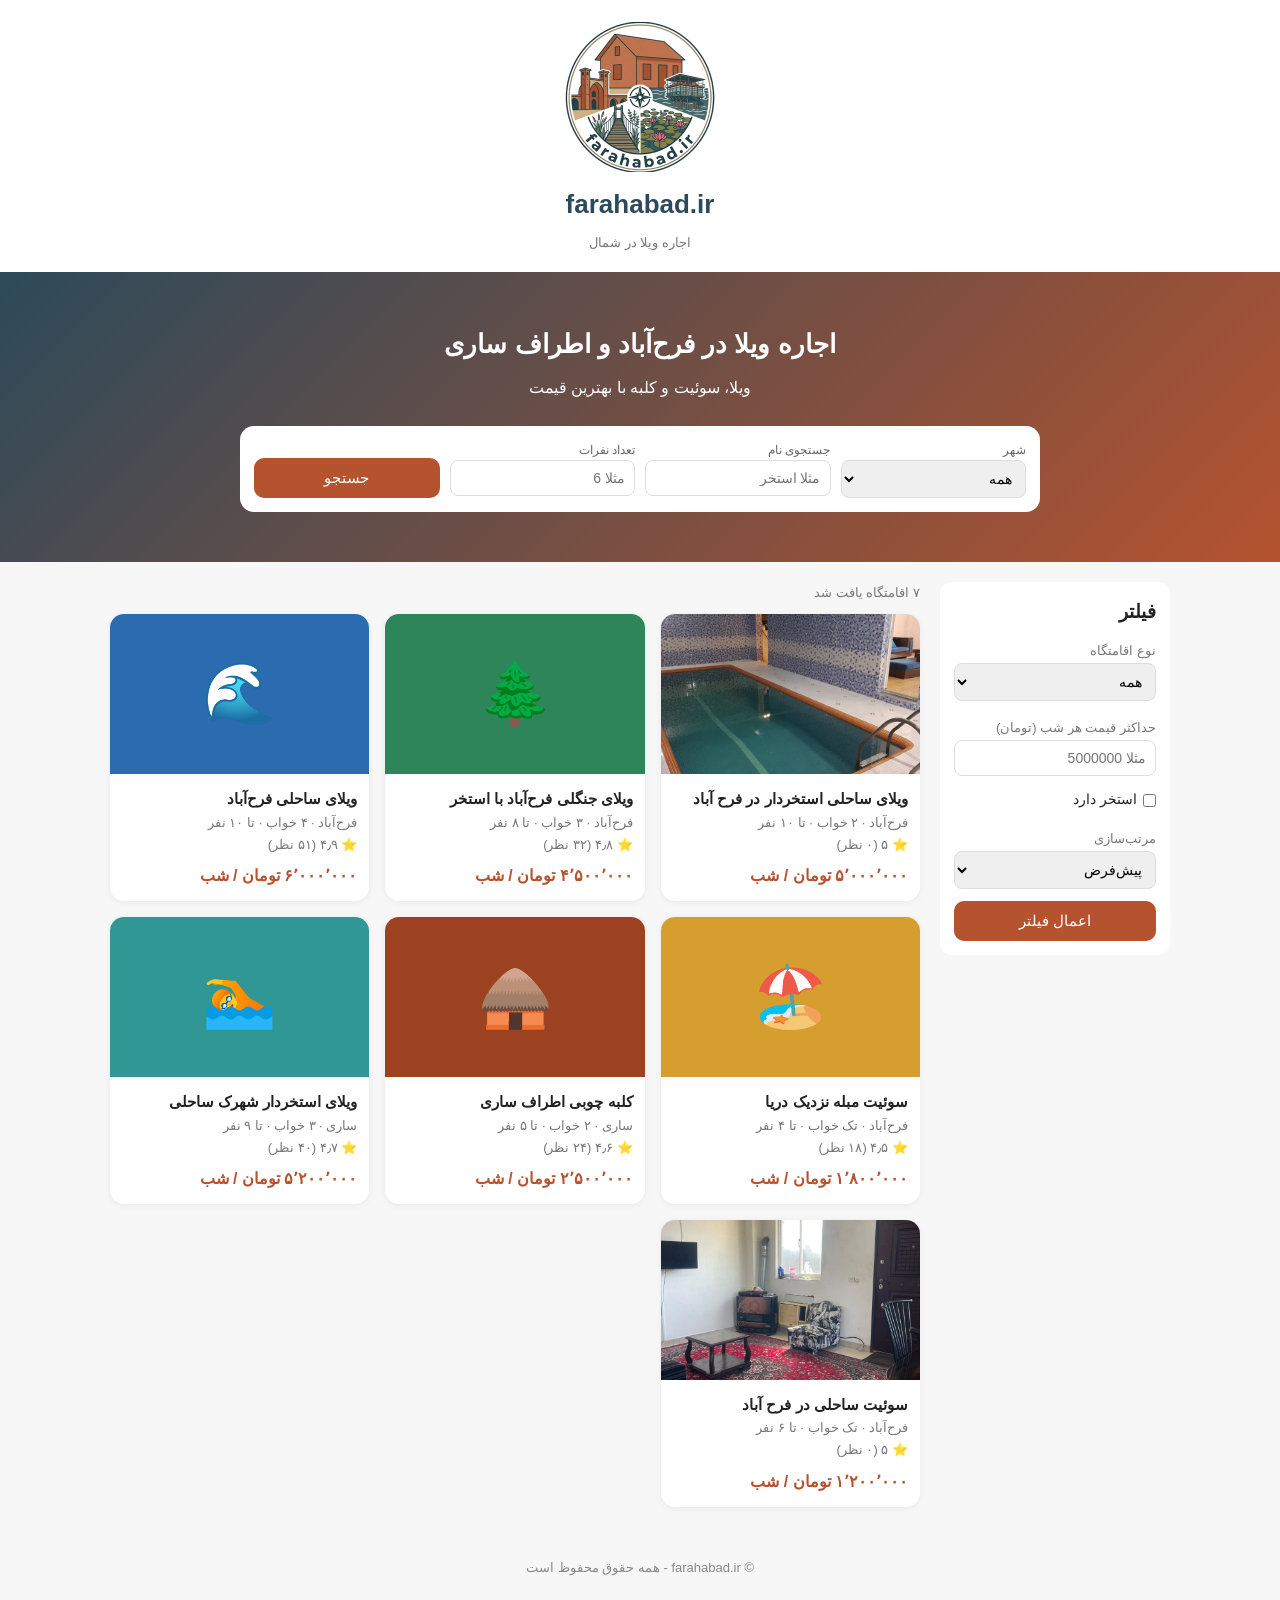
==== index.html @ c282e7c5 "Add files via upload" ====
<!DOCTYPE html>
<html lang="fa" dir="rtl">
<head>
<meta charset="UTF-8">
<meta name="viewport" content="width=device-width, initial-scale=1">
<link rel="icon" href="favicon.png"><title>فرح‌آباد | اجاره ویلا در فرح‌آباد و ساری</title>
<link rel="stylesheet" href="style.css">
</head>
<body>
<header class="top"><a href="index.html" class="logo"><img src="logo.png" alt="farahabad.ir">farahabad.ir</a><span class="muted">اجاره ویلا در شمال</span></header>

<section class="hero">
  <h1>اجاره ویلا در فرح‌آباد و اطراف ساری</h1>
  <p>ویلا، سوئیت و کلبه با بهترین قیمت</p>
  <div class="search">
    <div><label>شهر</label>
      <select id="city"><option value="">همه</option><option value="فرح‌آباد">فرح‌آباد</option><option>ساری</option></select></div>
    <div><label>جستجوی نام</label><input id="q" placeholder="مثلا استخر"></div>
    <div><label>تعداد نفرات</label><input type="text" inputmode="numeric" id="guests" placeholder="مثلا 6"></div>
    <div style="align-self:end"><button onclick="render()" style="width:100%">جستجو</button></div>
  </div>
</section>

<div class="container layout">
  <aside class="filters">
    <h3>فیلتر</h3>
    <div class="row"><label class="muted">نوع اقامتگاه</label>
      <select id="type"><option value="">همه</option><option>ویلا</option><option>سوئیت</option><option>کلبه</option></select></div>
    <div class="row"><label class="muted">حداکثر قیمت هر شب (تومان)</label>
      <input type="text" inputmode="numeric" id="maxPrice" placeholder="مثلا 5000000"></div>
    <div class="row"><label class="chk"><input type="checkbox" id="pool"> استخر دارد</label></div>
    <div class="row"><label class="muted">مرتب‌سازی</label>
      <select id="sort"><option value="">پیش‌فرض</option><option value="cheap">ارزان‌ترین</option><option value="exp">گران‌ترین</option><option value="rate">بیشترین امتیاز</option></select></div>
    <button onclick="render()" style="width:100%">اعمال فیلتر</button>
  </aside>
  <main>
    <p class="muted" id="count" style="margin-bottom:10px"></p>
    <div class="grid" id="list"></div>
  </main>
</div>

<footer>© farahabad.ir - همه حقوق محفوظ است</footer>

<script src="villas-data.js"></script>
<script>
const fmt = n => n.toLocaleString("fa-IR");
const nd = s => String(s).replace(/[۰-۹]/g,c=>c.charCodeAt(0)-1776).replace(/[٠-٩]/g,c=>c.charCodeAt(0)-1632);
const norm = s => String(s).replace(/\u064A/g,"ی").replace(/\u0643/g,"ک").replace(/[\u200c\s]/g,"");
function render(){
  const city=document.getElementById("city").value, type=document.getElementById("type").value;
  const guests=+nd(document.getElementById("guests").value)||0, max=+nd(document.getElementById("maxPrice").value)||0, q=norm(document.getElementById("q").value);
  const pool=document.getElementById("pool").checked, sort=document.getElementById("sort").value;
  let r=VILLAS.filter(v=>(!city||norm(v.city)===norm(city))&&(!type||v.type===type)&&(!q||norm(v.title+v.city+v.type+v.desc+v.amenities.join("")).includes(q))&&v.capacity>=guests&&(!max||v.price<=max)&&(!pool||v.amenities.includes("استخر")));
  if(sort==="cheap")r.sort((a,b)=>a.price-b.price);
  if(sort==="exp")r.sort((a,b)=>b.price-a.price);
  if(sort==="rate")r.sort((a,b)=>b.rating-a.rating);
  document.getElementById("count").textContent=fmt(r.length)+" اقامتگاه یافت شد";
  document.getElementById("list").innerHTML=r.map(v=>`
    <a class="card" href="villa.html?id=${v.id}">
      <div class="thumb" style="background:${v.color}">${v.img?`<img src="${v.img}" alt="${v.title}">`:v.emoji}</div>
      <div class="info"><h3>${v.title}</h3>
        <div class="muted">${v.city} · ${v.rooms===1?"تک":fmt(v.rooms)} خواب · تا ${fmt(v.capacity)} نفر</div>
        <div class="muted">⭐ ${fmt(v.rating)} (${fmt(v.reviews)} نظر)</div>
        <div class="price">${fmt(v.price)} تومان / شب</div></div>
    </a>`).join("")||"<p>موردی یافت نشد.</p>";
}
document.querySelectorAll("select,input").forEach(e=>e.addEventListener(e.tagName==="SELECT"||e.type==="checkbox"?"change":"input",render));
render();
</script>
</body>
</html>
---- style.css ----
*{box-sizing:border-box;margin:0;padding:0}
body{font-family:Tahoma,"Vazirmatn",sans-serif;background:#f7f7f8;color:#222;line-height:1.7}
a{color:inherit;text-decoration:none}
header{background:#fff;box-shadow:0 1px 6px #0001;padding:12px 20px;display:flex;justify-content:space-between;align-items:center;position:sticky;top:0;z-index:5}
header.top{flex-direction:column;justify-content:center;text-align:center;gap:6px;padding:22px 20px 18px;position:static}
header.top .logo{flex-direction:column;font-size:26px;gap:10px}
header.top .logo img{height:150px;width:150px}
.logo{font-weight:bold;font-size:20px;color:#2c4a5a;display:flex;align-items:center;gap:8px}.logo img{height:44px;width:44px}
.hero{background:linear-gradient(135deg,#2c4a5a,#b5532f);color:#fff;padding:50px 20px;text-align:center}
.hero h1{font-size:26px;margin-bottom:8px}
.search{background:#fff;color:#222;max-width:800px;margin:24px auto 0;padding:14px;border-radius:14px;display:grid;grid-template-columns:repeat(auto-fit,minmax(150px,1fr));gap:10px}
.search label{font-size:12px;color:#666;display:block;text-align:right}
input,select,textarea{width:100%;padding:9px;border:1px solid #ddd;border-radius:8px;font-family:inherit;font-size:14px}
button,.btn{background:#b5532f;color:#fff;border:0;padding:11px 18px;border-radius:10px;font-family:inherit;font-size:15px;cursor:pointer;display:inline-block;text-align:center}
.container{max-width:1100px;margin:0 auto;padding:20px}
.layout{display:grid;grid-template-columns:230px 1fr;gap:20px}
.filters{background:#fff;padding:14px;border-radius:12px;height:fit-content}
.filters h3{margin-bottom:8px}
.filters .row{margin-bottom:12px}
.chk{display:flex;gap:6px;align-items:center;font-size:14px}
.chk input{width:auto}
.grid{display:grid;grid-template-columns:repeat(auto-fill,minmax(250px,1fr));gap:16px}
.card{background:#fff;border-radius:14px;overflow:hidden;box-shadow:0 1px 6px #0001;transition:.2s}
.card:hover{transform:translateY(-3px)}
.thumb{height:160px;display:flex;align-items:center;justify-content:center;font-size:60px;color:#fff}
.card .info{padding:12px}
.card h3{font-size:15px}
.muted{color:#777;font-size:13px}
.price{color:#b5532f;font-weight:bold;margin-top:6px}
.tag{display:inline-block;background:#edf2f7;border-radius:20px;padding:2px 10px;font-size:12px;margin:2px}
.detail{display:grid;grid-template-columns:1fr 320px;gap:20px}
.detail .thumb{height:300px;border-radius:14px;font-size:100px}
.box{background:#fff;padding:16px;border-radius:12px;margin-top:14px}
.booking{position:sticky;top:70px;height:fit-content}
.booking .row{margin-bottom:10px}
.total{font-weight:bold;margin:10px 0}
footer{text-align:center;color:#888;padding:30px;font-size:13px}
@media(max-width:760px){.layout,.detail{grid-template-columns:1fr}.booking{position:static}}
.row{position:relative}
.jcal{--c:#66bb6a;position:absolute;top:100%;right:0;z-index:20;background:#f4f4f4;color:#222;border:1px solid #ddd;border-radius:16px;box-shadow:0 8px 24px #0003;padding:12px;margin-top:4px;width:320px;max-width:92vw}
.jcal[data-season=spring]{--c:#66bb6a}
.jcal[data-season=summer]{--c:#1b6b35}
.jcal[data-season=autumn]{--c:#8e1b3a}
.jcal[data-season=winter]{--c:#2b6cb0}
.jtop{display:flex;justify-content:space-between}
.jtop button{background:none;color:var(--c);padding:4px 6px;font-size:14px;font-weight:bold}
.jsel{display:flex;gap:8px;justify-content:center;margin:6px 0}
.jsel select{width:auto;border:2px solid var(--c);color:var(--c);font-weight:bold;border-radius:20px;padding:4px 10px}
.jg{text-align:center;font-size:13px;color:#555;margin-bottom:8px}
.jgrid{display:grid;grid-template-columns:repeat(7,1fr);gap:4px;text-align:center;background:#fff;border-radius:12px;padding:8px}
.wdbar{grid-column:1/-1;display:grid;grid-template-columns:repeat(7,1fr);background:var(--c);color:#fff;border-radius:10px;padding:6px 0;font-weight:bold;margin-bottom:4px}
.jgrid .day{background:none;color:#222;padding:3px 0;border-radius:8px;display:flex;flex-direction:column;line-height:1.2}
.jgrid .day b{font-size:16px}
.jgrid .day small{font-size:10px;color:#999}
.jgrid .day.fri{background:#fdeeee;color:#d32f2f}
.jgrid .day.today{outline:2px solid var(--c)}
.jgrid .day:disabled{opacity:.35;cursor:not-allowed}
.jgrid .day.sel{background:var(--c);color:#fff}
.jgrid .day.sel small{color:#fff}
.jtoday{width:100%;margin-top:10px;background:var(--c)}
.contact{display:grid;gap:8px;margin-top:10px}
.contact a{display:block;color:#fff;padding:10px;border-radius:10px;text-align:center}
.contact .wa{background:#25a244}.contact .tg{background:#2b8fd6}.contact .sm{background:#555}
.note{font-size:12px;color:#777;margin-top:8px}

.thumb{overflow:hidden}.thumb img{width:100%;height:100%;object-fit:cover;display:block}

/* گالری تصاویر */
.gal{display:grid;grid-template-columns:repeat(auto-fill,minmax(90px,1fr));gap:8px}
.gal img{width:100%;height:80px;object-fit:cover;border-radius:6px;cursor:zoom-in;border:1px solid #ddd}
.lb{position:fixed;inset:0;background:rgba(0,0,0,.9);overflow:auto;z-index:99;display:flex;align-items:flex-start;justify-content:center}
.lb[hidden]{display:none}
.lb img#lbImg{max-width:none;width:auto;height:auto;margin:40px 0;cursor:zoom-out}
.lb-x{position:fixed;top:10px;left:10px;background:#fff;border:0;border-radius:50%;width:36px;height:36px;font-size:18px;cursor:pointer;z-index:100}
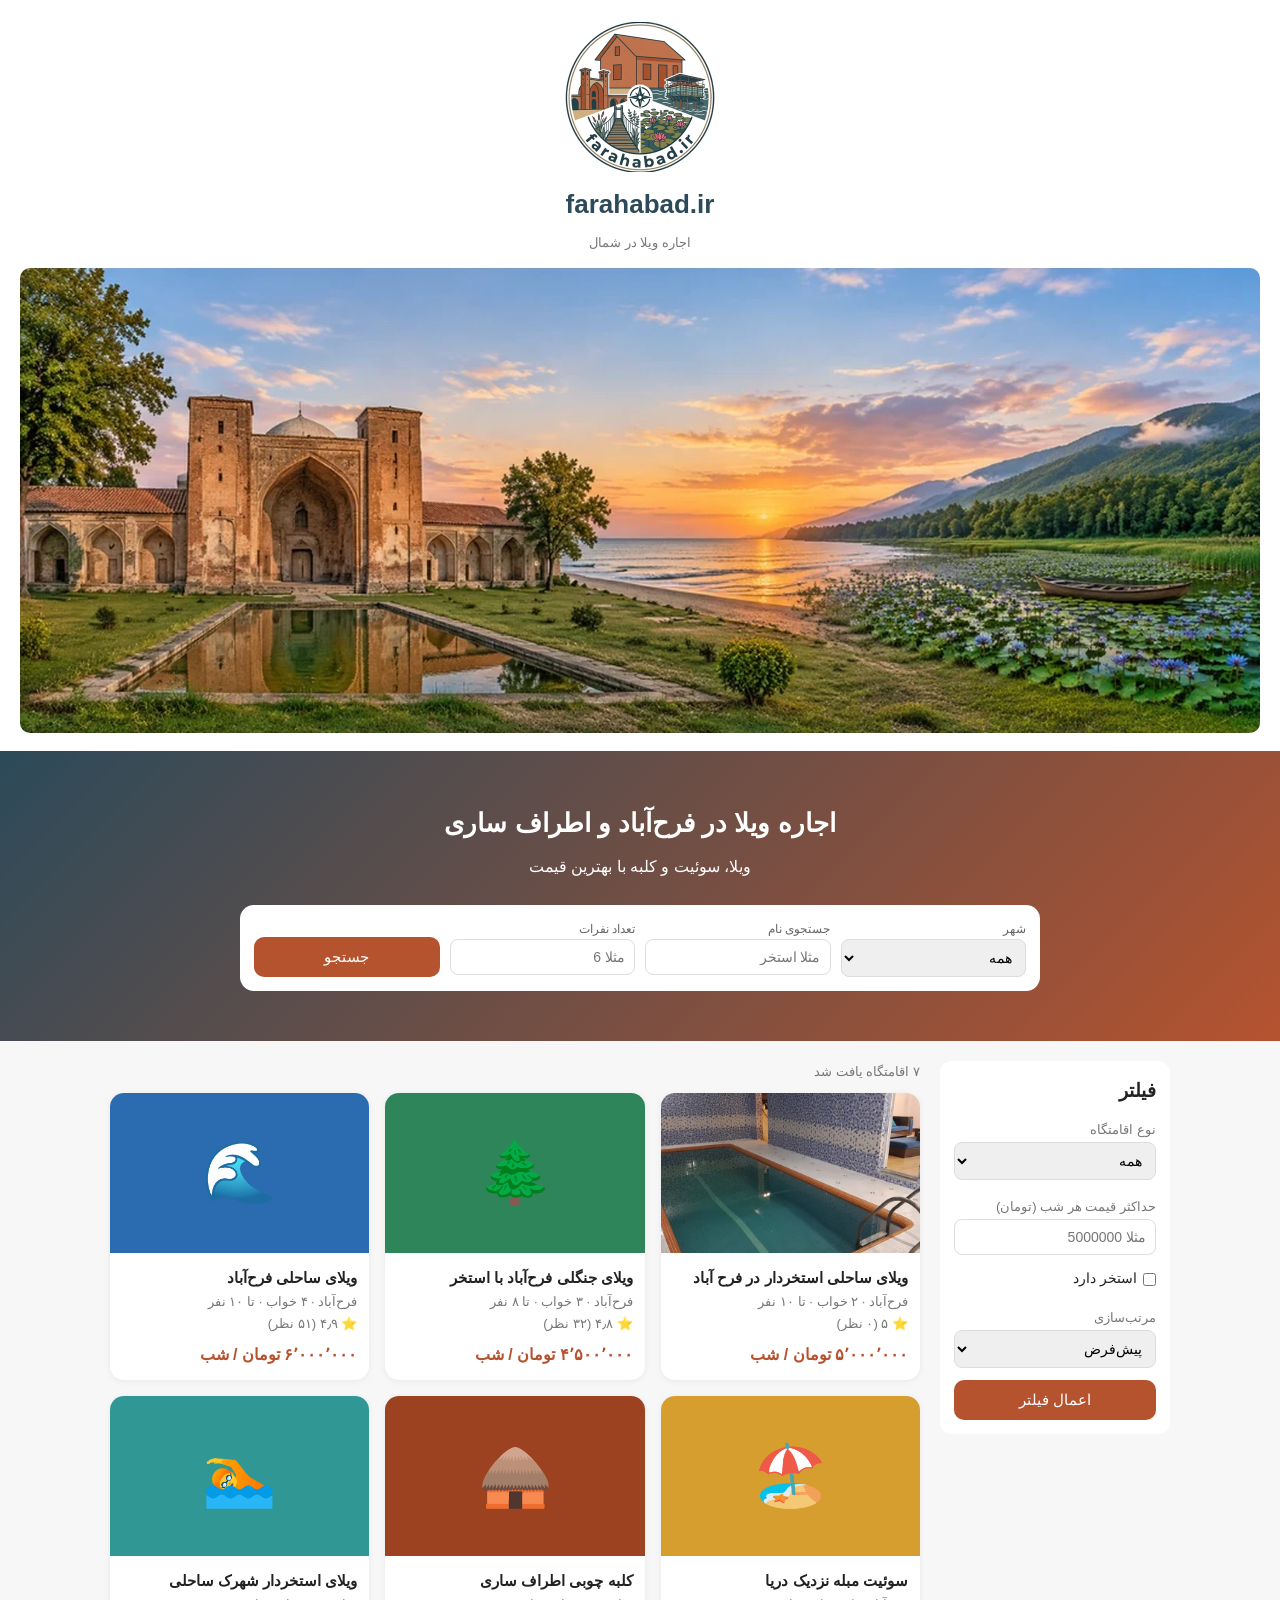
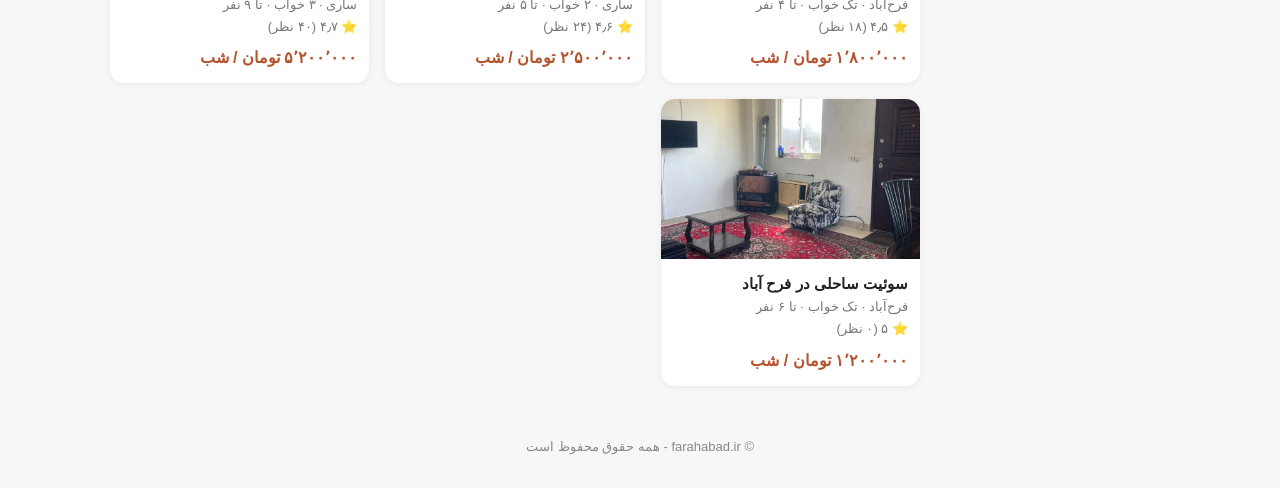
==== commit a3e02702: "Add files via upload" ====
--- a/index.html
+++ b/index.html
@@ -7,7 +7,7 @@
 <link rel="stylesheet" href="style.css">
 </head>
 <body>
-<header class="top"><a href="index.html" class="logo"><img src="logo.png" alt="farahabad.ir">farahabad.ir</a><span class="muted">اجاره ویلا در شمال</span></header>
+<header class="top"><a href="index.html" class="logo"><img src="logo.png" alt="farahabad.ir">farahabad.ir</a><span class="muted">اجاره ویلا در شمال</span><img class="hdr-banner" src="header.webp" alt="جاذبه‌های گردشگری فرح‌آباد و مازندران" width="1600" height="639"></header>
 
 <section class="hero">
   <h1>اجاره ویلا در فرح‌آباد و اطراف ساری</h1>
--- a/style.css
+++ b/style.css
@@ -72,3 +72,5 @@
 .lb[hidden]{display:none}
 .lb img#lbImg{max-width:none;width:auto;height:auto;margin:40px 0;cursor:zoom-out}
 .lb-x{position:fixed;top:10px;left:10px;background:#fff;border:0;border-radius:50%;width:36px;height:36px;font-size:18px;cursor:pointer;z-index:100}
+
+header.top .hdr-banner{width:100%;max-width:1600px;height:auto;border-radius:10px;margin-top:8px}
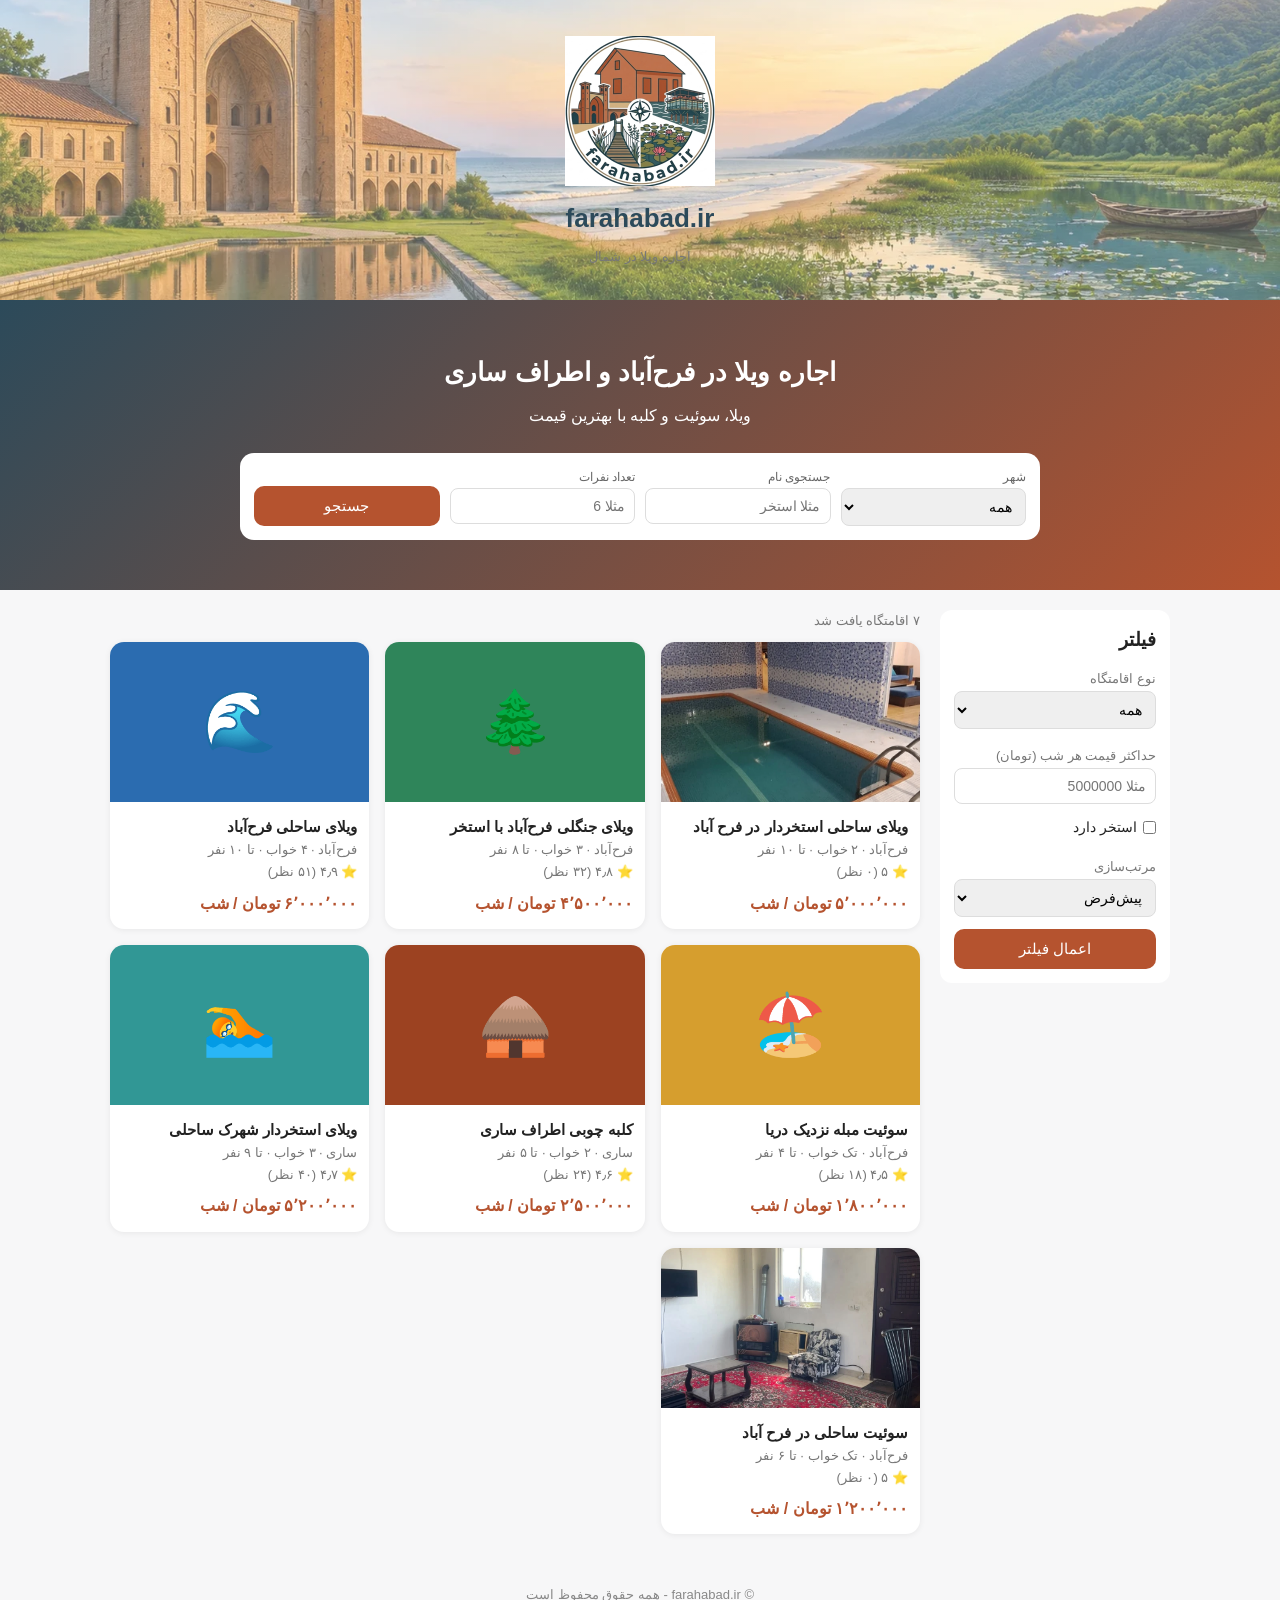
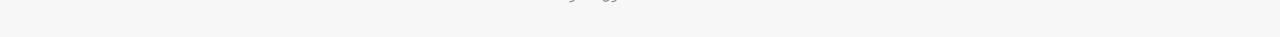
==== commit 5669f0c0: "Add files via upload" ====
--- a/index.html
+++ b/index.html
@@ -7,7 +7,7 @@
 <link rel="stylesheet" href="style.css">
 </head>
 <body>
-<header class="top"><a href="index.html" class="logo"><img src="logo.png" alt="farahabad.ir">farahabad.ir</a><span class="muted">اجاره ویلا در شمال</span><img class="hdr-banner" src="header.webp" alt="جاذبه‌های گردشگری فرح‌آباد و مازندران" width="1600" height="639"></header>
+<header class="top"><a href="index.html" class="logo"><img src="logo.png" alt="farahabad.ir">farahabad.ir</a><span class="muted">اجاره ویلا در شمال</span></header>
 
 <section class="hero">
   <h1>اجاره ویلا در فرح‌آباد و اطراف ساری</h1>
--- a/style.css
+++ b/style.css
@@ -73,4 +73,4 @@
 .lb img#lbImg{max-width:none;width:auto;height:auto;margin:40px 0;cursor:zoom-out}
 .lb-x{position:fixed;top:10px;left:10px;background:#fff;border:0;border-radius:50%;width:36px;height:36px;font-size:18px;cursor:pointer;z-index:100}
 
-header.top .hdr-banner{width:100%;max-width:1600px;height:auto;border-radius:10px;margin-top:8px}
+header.top{background:linear-gradient(rgba(255,255,255,.3),rgba(255,255,255,.3)),url(header.webp) center/cover no-repeat;min-height:300px;justify-content:center}
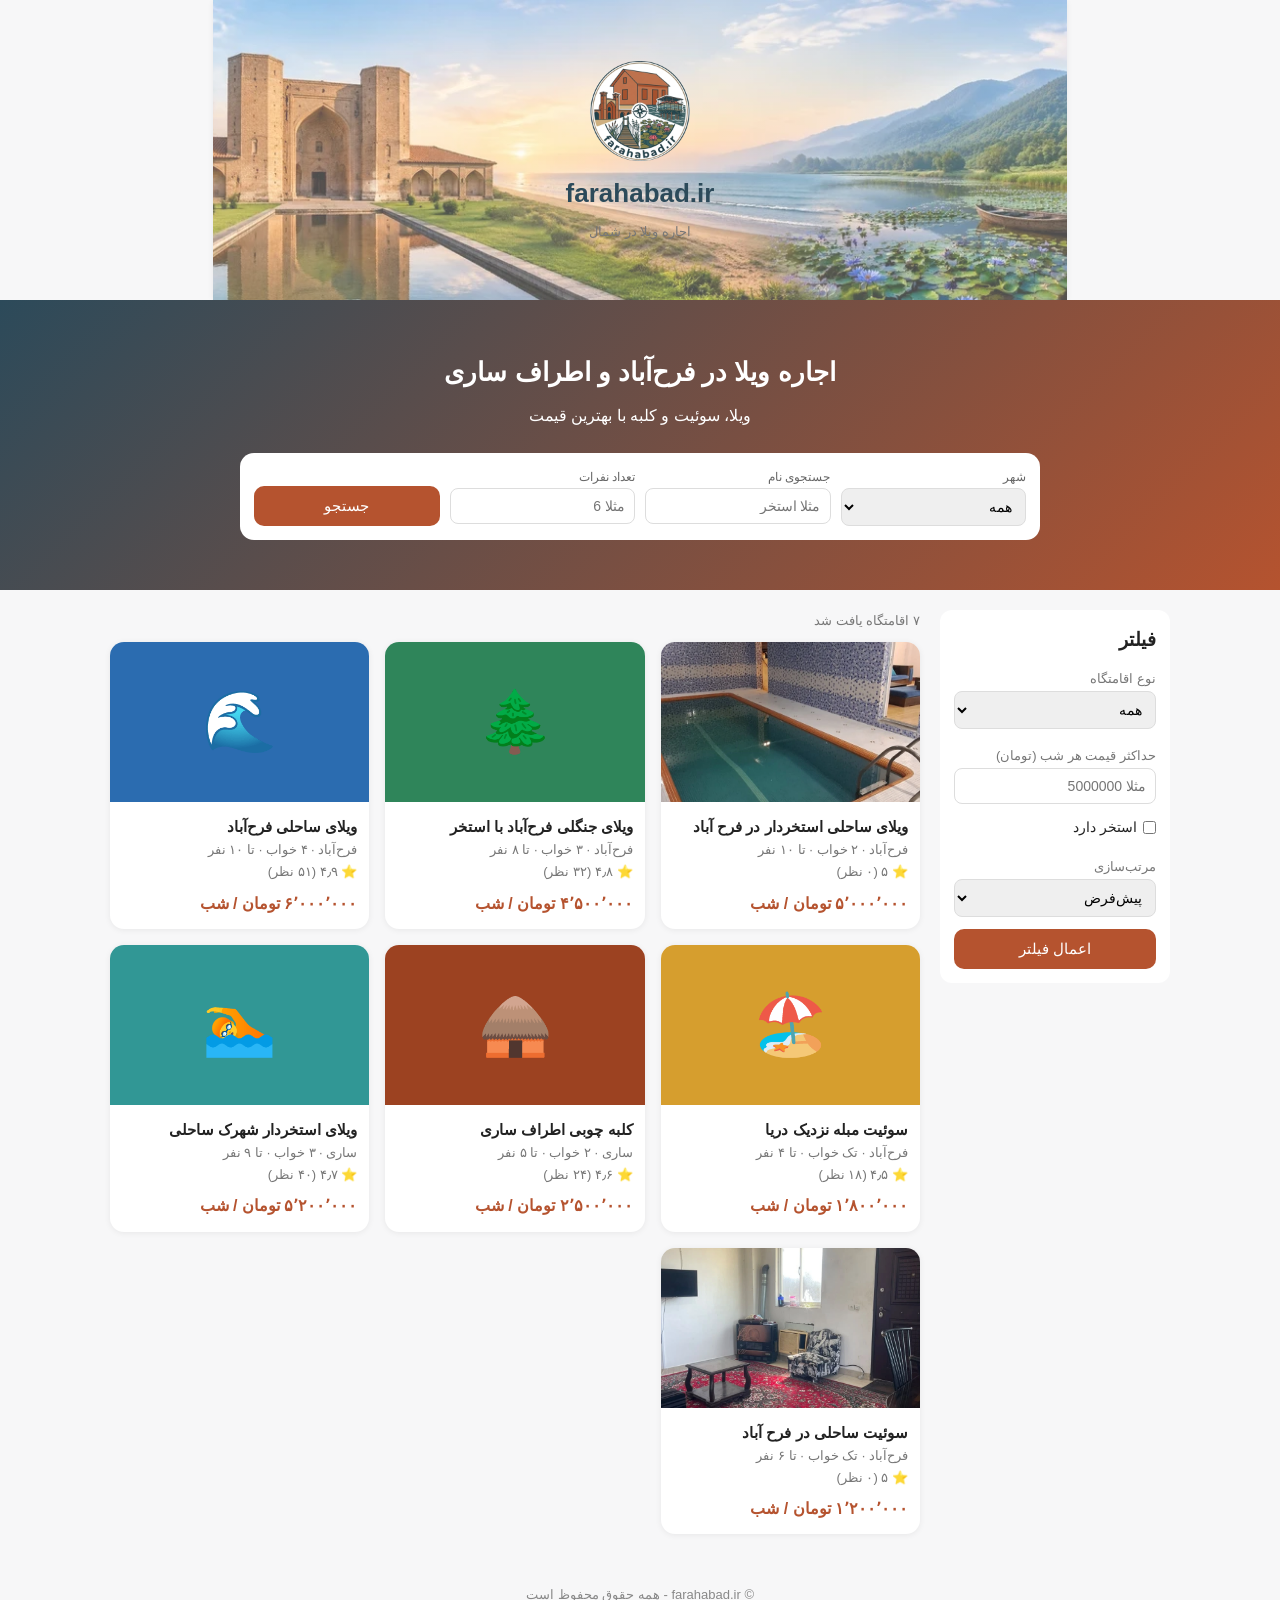
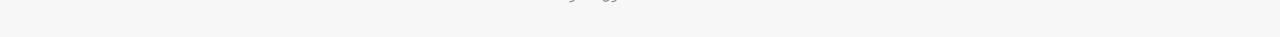
==== commit 325644cd: "Add files via upload" ====
--- a/index.html
+++ b/index.html
@@ -7,7 +7,7 @@
 <link rel="stylesheet" href="style.css">
 </head>
 <body>
-<header class="top"><a href="index.html" class="logo"><img src="logo.png" alt="farahabad.ir">farahabad.ir</a><span class="muted">اجاره ویلا در شمال</span></header>
+<header class="top"><a href="index.html" class="logo"><img src="logo-circle.png" alt="farahabad.ir">farahabad.ir</a><span class="muted">اجاره ویلا در شمال</span></header>
 
 <section class="hero">
   <h1>اجاره ویلا در فرح‌آباد و اطراف ساری</h1>
--- a/style.css
+++ b/style.css
@@ -2,9 +2,9 @@
 body{font-family:Tahoma,"Vazirmatn",sans-serif;background:#f7f7f8;color:#222;line-height:1.7}
 a{color:inherit;text-decoration:none}
 header{background:#fff;box-shadow:0 1px 6px #0001;padding:12px 20px;display:flex;justify-content:space-between;align-items:center;position:sticky;top:0;z-index:5}
-header.top{flex-direction:column;justify-content:center;text-align:center;gap:6px;padding:22px 20px 18px;position:static}
-header.top .logo{flex-direction:column;font-size:26px;gap:10px}
-header.top .logo img{height:150px;width:150px}
+header.top{flex-direction:column;justify-content:center;text-align:center;gap:6px;padding:22px 20px 18px;position:static;width:66.67%;margin:0 auto;min-height:300px;background:linear-gradient(rgba(255,255,255,.3),rgba(255,255,255,.3)),url(header.webp) center/cover no-repeat}
+header.top .logo{flex-direction:column;font-size:26px;gap:10px;align-items:center}
+header.top .logo img{height:100px;width:100px}
 .logo{font-weight:bold;font-size:20px;color:#2c4a5a;display:flex;align-items:center;gap:8px}.logo img{height:44px;width:44px}
 .hero{background:linear-gradient(135deg,#2c4a5a,#b5532f);color:#fff;padding:50px 20px;text-align:center}
 .hero h1{font-size:26px;margin-bottom:8px}
@@ -73,4 +73,3 @@
 .lb img#lbImg{max-width:none;width:auto;height:auto;margin:40px 0;cursor:zoom-out}
 .lb-x{position:fixed;top:10px;left:10px;background:#fff;border:0;border-radius:50%;width:36px;height:36px;font-size:18px;cursor:pointer;z-index:100}
 
-header.top{background:linear-gradient(rgba(255,255,255,.3),rgba(255,255,255,.3)),url(header.webp) center/cover no-repeat;min-height:300px;justify-content:center}
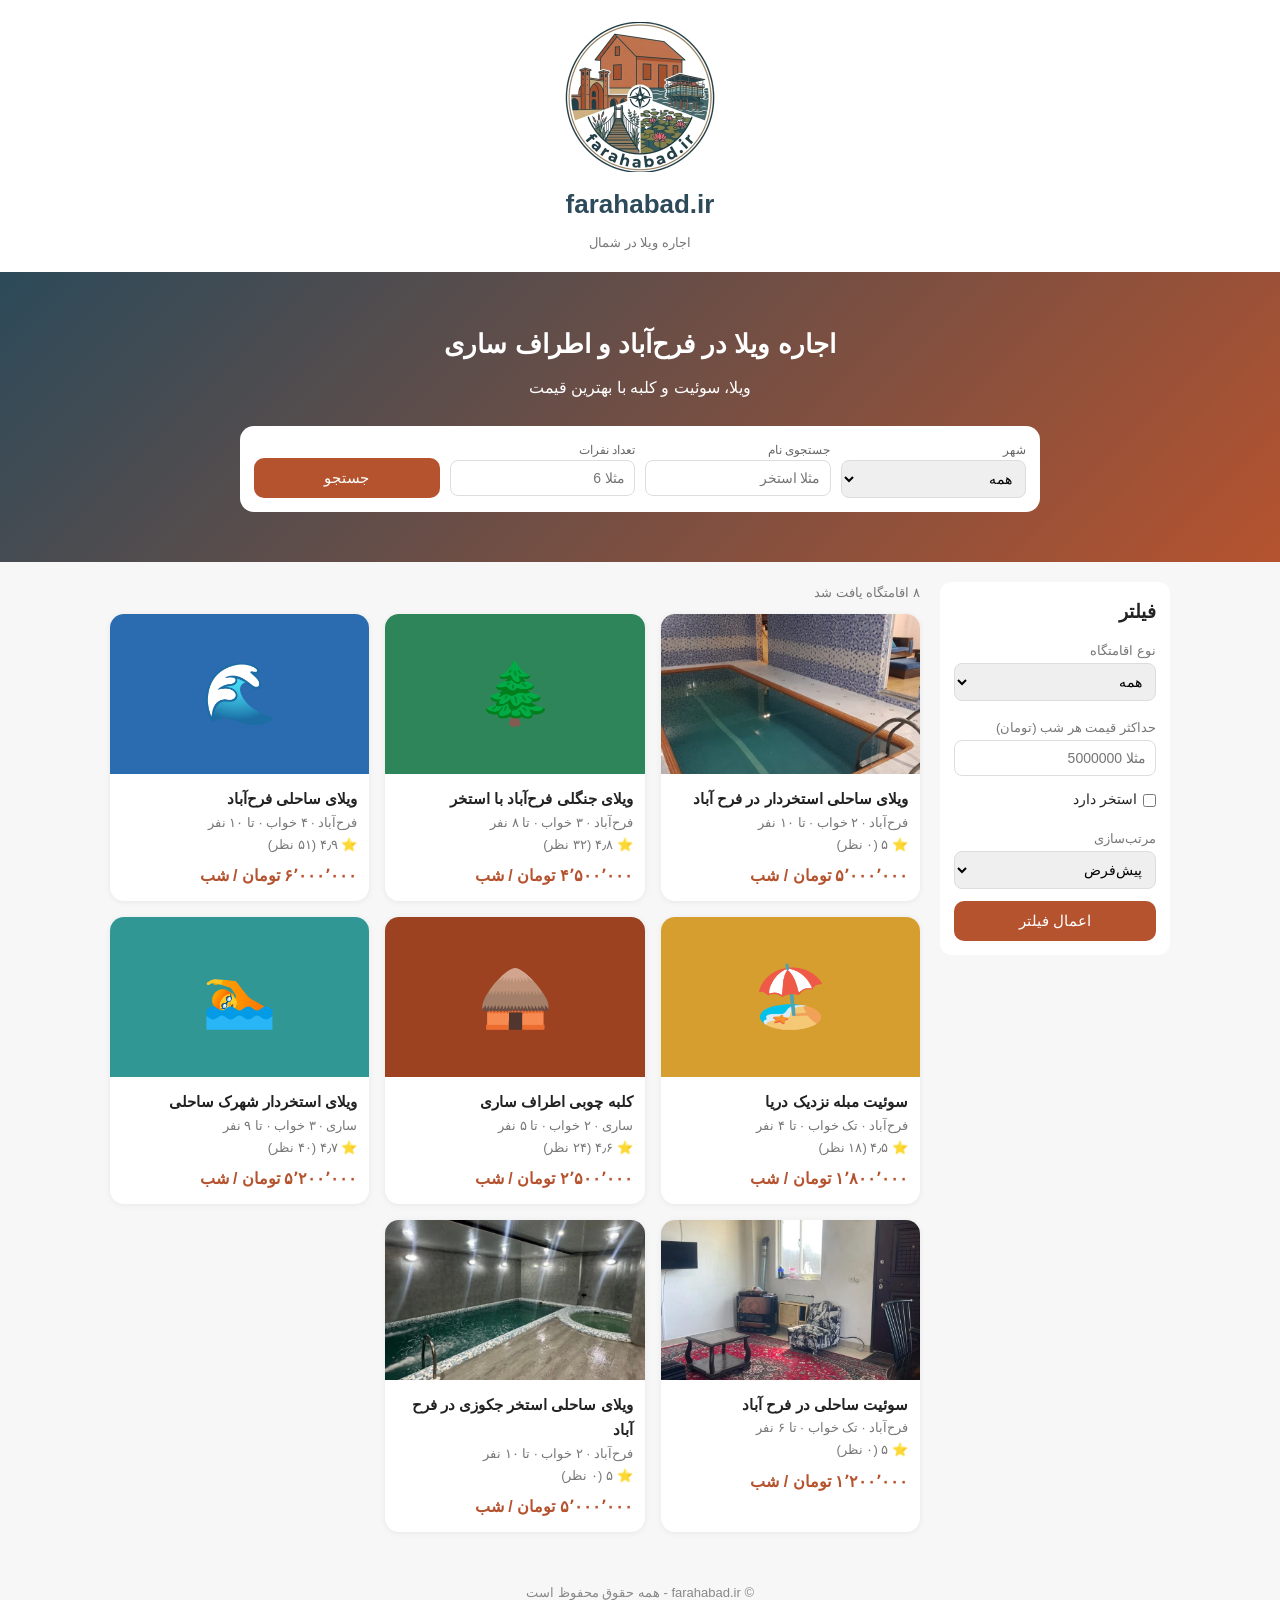
==== commit 322b756e: "Add files via upload" ====
--- a/index.html
+++ b/index.html
@@ -7,7 +7,7 @@
 <link rel="stylesheet" href="style.css">
 </head>
 <body>
-<header class="top"><a href="index.html" class="logo"><img src="logo-circle.png" alt="farahabad.ir">farahabad.ir</a><span class="muted">اجاره ویلا در شمال</span></header>
+<header class="top"><a href="index.html" class="logo"><img src="logo.png" alt="farahabad.ir">farahabad.ir</a><span class="muted">اجاره ویلا در شمال</span></header>
 
 <section class="hero">
   <h1>اجاره ویلا در فرح‌آباد و اطراف ساری</h1>
--- a/style.css
+++ b/style.css
@@ -2,9 +2,9 @@
 body{font-family:Tahoma,"Vazirmatn",sans-serif;background:#f7f7f8;color:#222;line-height:1.7}
 a{color:inherit;text-decoration:none}
 header{background:#fff;box-shadow:0 1px 6px #0001;padding:12px 20px;display:flex;justify-content:space-between;align-items:center;position:sticky;top:0;z-index:5}
-header.top{flex-direction:column;justify-content:center;text-align:center;gap:6px;padding:22px 20px 18px;position:static;width:66.67%;margin:0 auto;min-height:300px;background:linear-gradient(rgba(255,255,255,.3),rgba(255,255,255,.3)),url(header.webp) center/cover no-repeat}
-header.top .logo{flex-direction:column;font-size:26px;gap:10px;align-items:center}
-header.top .logo img{height:100px;width:100px}
+header.top{flex-direction:column;justify-content:center;text-align:center;gap:6px;padding:22px 20px 18px;position:static}
+header.top .logo{flex-direction:column;font-size:26px;gap:10px}
+header.top .logo img{height:150px;width:150px}
 .logo{font-weight:bold;font-size:20px;color:#2c4a5a;display:flex;align-items:center;gap:8px}.logo img{height:44px;width:44px}
 .hero{background:linear-gradient(135deg,#2c4a5a,#b5532f);color:#fff;padding:50px 20px;text-align:center}
 .hero h1{font-size:26px;margin-bottom:8px}
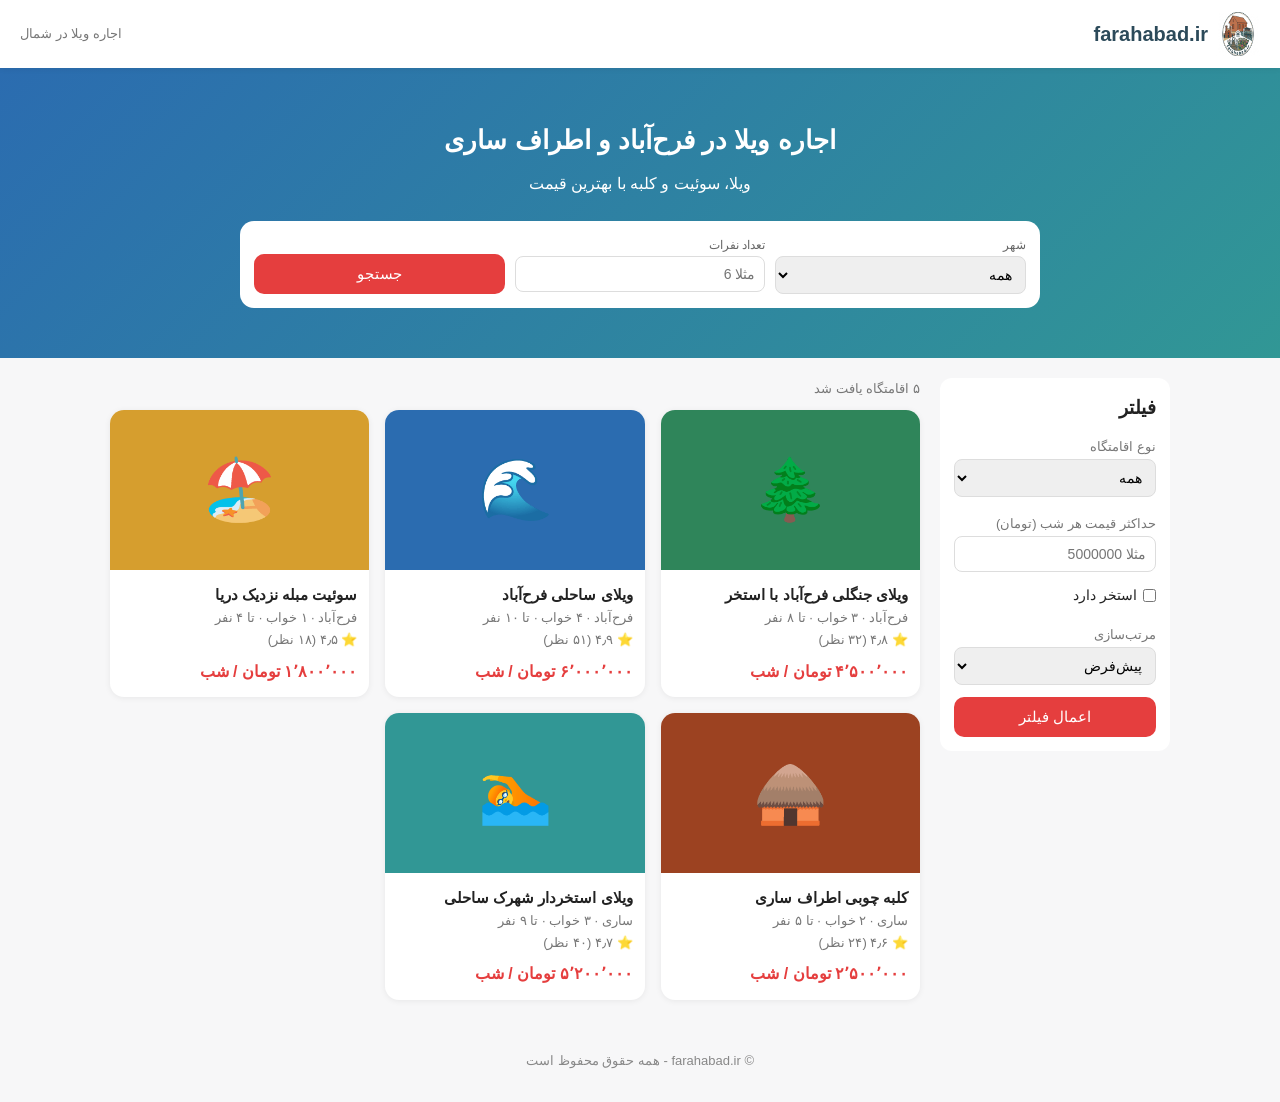
==== commit a158c3d3: "Add files via upload" ====
--- a/index.html
+++ b/index.html
@@ -7,16 +7,15 @@
 <link rel="stylesheet" href="style.css">
 </head>
 <body>
-<header class="top"><a href="index.html" class="logo"><img src="logo.png" alt="farahabad.ir">farahabad.ir</a><span class="muted">اجاره ویلا در شمال</span></header>
+<header><a href="index.html" class="logo"><img src="logo.png" alt="farahabad.ir">farahabad.ir</a><span class="muted">اجاره ویلا در شمال</span></header>
 
 <section class="hero">
   <h1>اجاره ویلا در فرح‌آباد و اطراف ساری</h1>
   <p>ویلا، سوئیت و کلبه با بهترین قیمت</p>
   <div class="search">
     <div><label>شهر</label>
-      <select id="city"><option value="">همه</option><option value="فرح‌آباد">فرح‌آباد</option><option>ساری</option></select></div>
-    <div><label>جستجوی نام</label><input id="q" placeholder="مثلا استخر"></div>
-    <div><label>تعداد نفرات</label><input type="text" inputmode="numeric" id="guests" placeholder="مثلا 6"></div>
+      <select id="city"><option value="">همه</option><option>فرح‌آباد</option><option>ساری</option></select></div>
+    <div><label>تعداد نفرات</label><input type="number" id="guests" min="1" placeholder="مثلا 6"></div>
     <div style="align-self:end"><button onclick="render()" style="width:100%">جستجو</button></div>
   </div>
 </section>
@@ -27,7 +26,7 @@
     <div class="row"><label class="muted">نوع اقامتگاه</label>
       <select id="type"><option value="">همه</option><option>ویلا</option><option>سوئیت</option><option>کلبه</option></select></div>
     <div class="row"><label class="muted">حداکثر قیمت هر شب (تومان)</label>
-      <input type="text" inputmode="numeric" id="maxPrice" placeholder="مثلا 5000000"></div>
+      <input type="number" id="maxPrice" placeholder="مثلا 5000000"></div>
     <div class="row"><label class="chk"><input type="checkbox" id="pool"> استخر دارد</label></div>
     <div class="row"><label class="muted">مرتب‌سازی</label>
       <select id="sort"><option value="">پیش‌فرض</option><option value="cheap">ارزان‌ترین</option><option value="exp">گران‌ترین</option><option value="rate">بیشترین امتیاز</option></select></div>
@@ -44,27 +43,24 @@
 <script src="villas-data.js"></script>
 <script>
 const fmt = n => n.toLocaleString("fa-IR");
-const nd = s => String(s).replace(/[۰-۹]/g,c=>c.charCodeAt(0)-1776).replace(/[٠-٩]/g,c=>c.charCodeAt(0)-1632);
-const norm = s => String(s).replace(/\u064A/g,"ی").replace(/\u0643/g,"ک").replace(/[\u200c\s]/g,"");
 function render(){
   const city=document.getElementById("city").value, type=document.getElementById("type").value;
-  const guests=+nd(document.getElementById("guests").value)||0, max=+nd(document.getElementById("maxPrice").value)||0, q=norm(document.getElementById("q").value);
+  const guests=+document.getElementById("guests").value||0, max=+document.getElementById("maxPrice").value||0;
   const pool=document.getElementById("pool").checked, sort=document.getElementById("sort").value;
-  let r=VILLAS.filter(v=>(!city||norm(v.city)===norm(city))&&(!type||v.type===type)&&(!q||norm(v.title+v.city+v.type+v.desc+v.amenities.join("")).includes(q))&&v.capacity>=guests&&(!max||v.price<=max)&&(!pool||v.amenities.includes("استخر")));
+  let r=VILLAS.filter(v=>(!city||v.city===city)&&(!type||v.type===type)&&v.capacity>=guests&&(!max||v.price<=max)&&(!pool||v.amenities.includes("استخر")));
   if(sort==="cheap")r.sort((a,b)=>a.price-b.price);
   if(sort==="exp")r.sort((a,b)=>b.price-a.price);
   if(sort==="rate")r.sort((a,b)=>b.rating-a.rating);
   document.getElementById("count").textContent=fmt(r.length)+" اقامتگاه یافت شد";
   document.getElementById("list").innerHTML=r.map(v=>`
     <a class="card" href="villa.html?id=${v.id}">
-      <div class="thumb" style="background:${v.color}">${v.img?`<img src="${v.img}" alt="${v.title}">`:v.emoji}</div>
+      <div class="thumb" style="background:${v.color}">${v.emoji}</div>
       <div class="info"><h3>${v.title}</h3>
-        <div class="muted">${v.city} · ${v.rooms===1?"تک":fmt(v.rooms)} خواب · تا ${fmt(v.capacity)} نفر</div>
+        <div class="muted">${v.city} · ${fmt(v.rooms)} خواب · تا ${fmt(v.capacity)} نفر</div>
         <div class="muted">⭐ ${fmt(v.rating)} (${fmt(v.reviews)} نظر)</div>
         <div class="price">${fmt(v.price)} تومان / شب</div></div>
     </a>`).join("")||"<p>موردی یافت نشد.</p>";
 }
-document.querySelectorAll("select,input").forEach(e=>e.addEventListener(e.tagName==="SELECT"||e.type==="checkbox"?"change":"input",render));
 render();
 </script>
 </body>
--- a/style.css
+++ b/style.css
@@ -6,12 +6,12 @@
 header.top .logo{flex-direction:column;font-size:26px;gap:10px}
 header.top .logo img{height:150px;width:150px}
 .logo{font-weight:bold;font-size:20px;color:#2c4a5a;display:flex;align-items:center;gap:8px}.logo img{height:44px;width:44px}
-.hero{background:linear-gradient(135deg,#2c4a5a,#b5532f);color:#fff;padding:50px 20px;text-align:center}
+.hero{background:linear-gradient(135deg,#2b6cb0,#319795);color:#fff;padding:50px 20px;text-align:center}
 .hero h1{font-size:26px;margin-bottom:8px}
 .search{background:#fff;color:#222;max-width:800px;margin:24px auto 0;padding:14px;border-radius:14px;display:grid;grid-template-columns:repeat(auto-fit,minmax(150px,1fr));gap:10px}
 .search label{font-size:12px;color:#666;display:block;text-align:right}
 input,select,textarea{width:100%;padding:9px;border:1px solid #ddd;border-radius:8px;font-family:inherit;font-size:14px}
-button,.btn{background:#b5532f;color:#fff;border:0;padding:11px 18px;border-radius:10px;font-family:inherit;font-size:15px;cursor:pointer;display:inline-block;text-align:center}
+button,.btn{background:#e53e3e;color:#fff;border:0;padding:11px 18px;border-radius:10px;font-family:inherit;font-size:15px;cursor:pointer;display:inline-block;text-align:center}
 .container{max-width:1100px;margin:0 auto;padding:20px}
 .layout{display:grid;grid-template-columns:230px 1fr;gap:20px}
 .filters{background:#fff;padding:14px;border-radius:12px;height:fit-content}
@@ -26,7 +26,7 @@
 .card .info{padding:12px}
 .card h3{font-size:15px}
 .muted{color:#777;font-size:13px}
-.price{color:#b5532f;font-weight:bold;margin-top:6px}
+.price{color:#e53e3e;font-weight:bold;margin-top:6px}
 .tag{display:inline-block;background:#edf2f7;border-radius:20px;padding:2px 10px;font-size:12px;margin:2px}
 .detail{display:grid;grid-template-columns:1fr 320px;gap:20px}
 .detail .thumb{height:300px;border-radius:14px;font-size:100px}
@@ -36,40 +36,3 @@
 .total{font-weight:bold;margin:10px 0}
 footer{text-align:center;color:#888;padding:30px;font-size:13px}
 @media(max-width:760px){.layout,.detail{grid-template-columns:1fr}.booking{position:static}}
-.row{position:relative}
-.jcal{--c:#66bb6a;position:absolute;top:100%;right:0;z-index:20;background:#f4f4f4;color:#222;border:1px solid #ddd;border-radius:16px;box-shadow:0 8px 24px #0003;padding:12px;margin-top:4px;width:320px;max-width:92vw}
-.jcal[data-season=spring]{--c:#66bb6a}
-.jcal[data-season=summer]{--c:#1b6b35}
-.jcal[data-season=autumn]{--c:#8e1b3a}
-.jcal[data-season=winter]{--c:#2b6cb0}
-.jtop{display:flex;justify-content:space-between}
-.jtop button{background:none;color:var(--c);padding:4px 6px;font-size:14px;font-weight:bold}
-.jsel{display:flex;gap:8px;justify-content:center;margin:6px 0}
-.jsel select{width:auto;border:2px solid var(--c);color:var(--c);font-weight:bold;border-radius:20px;padding:4px 10px}
-.jg{text-align:center;font-size:13px;color:#555;margin-bottom:8px}
-.jgrid{display:grid;grid-template-columns:repeat(7,1fr);gap:4px;text-align:center;background:#fff;border-radius:12px;padding:8px}
-.wdbar{grid-column:1/-1;display:grid;grid-template-columns:repeat(7,1fr);background:var(--c);color:#fff;border-radius:10px;padding:6px 0;font-weight:bold;margin-bottom:4px}
-.jgrid .day{background:none;color:#222;padding:3px 0;border-radius:8px;display:flex;flex-direction:column;line-height:1.2}
-.jgrid .day b{font-size:16px}
-.jgrid .day small{font-size:10px;color:#999}
-.jgrid .day.fri{background:#fdeeee;color:#d32f2f}
-.jgrid .day.today{outline:2px solid var(--c)}
-.jgrid .day:disabled{opacity:.35;cursor:not-allowed}
-.jgrid .day.sel{background:var(--c);color:#fff}
-.jgrid .day.sel small{color:#fff}
-.jtoday{width:100%;margin-top:10px;background:var(--c)}
-.contact{display:grid;gap:8px;margin-top:10px}
-.contact a{display:block;color:#fff;padding:10px;border-radius:10px;text-align:center}
-.contact .wa{background:#25a244}.contact .tg{background:#2b8fd6}.contact .sm{background:#555}
-.note{font-size:12px;color:#777;margin-top:8px}
-
-.thumb{overflow:hidden}.thumb img{width:100%;height:100%;object-fit:cover;display:block}
-
-/* گالری تصاویر */
-.gal{display:grid;grid-template-columns:repeat(auto-fill,minmax(90px,1fr));gap:8px}
-.gal img{width:100%;height:80px;object-fit:cover;border-radius:6px;cursor:zoom-in;border:1px solid #ddd}
-.lb{position:fixed;inset:0;background:rgba(0,0,0,.9);overflow:auto;z-index:99;display:flex;align-items:flex-start;justify-content:center}
-.lb[hidden]{display:none}
-.lb img#lbImg{max-width:none;width:auto;height:auto;margin:40px 0;cursor:zoom-out}
-.lb-x{position:fixed;top:10px;left:10px;background:#fff;border:0;border-radius:50%;width:36px;height:36px;font-size:18px;cursor:pointer;z-index:100}
-
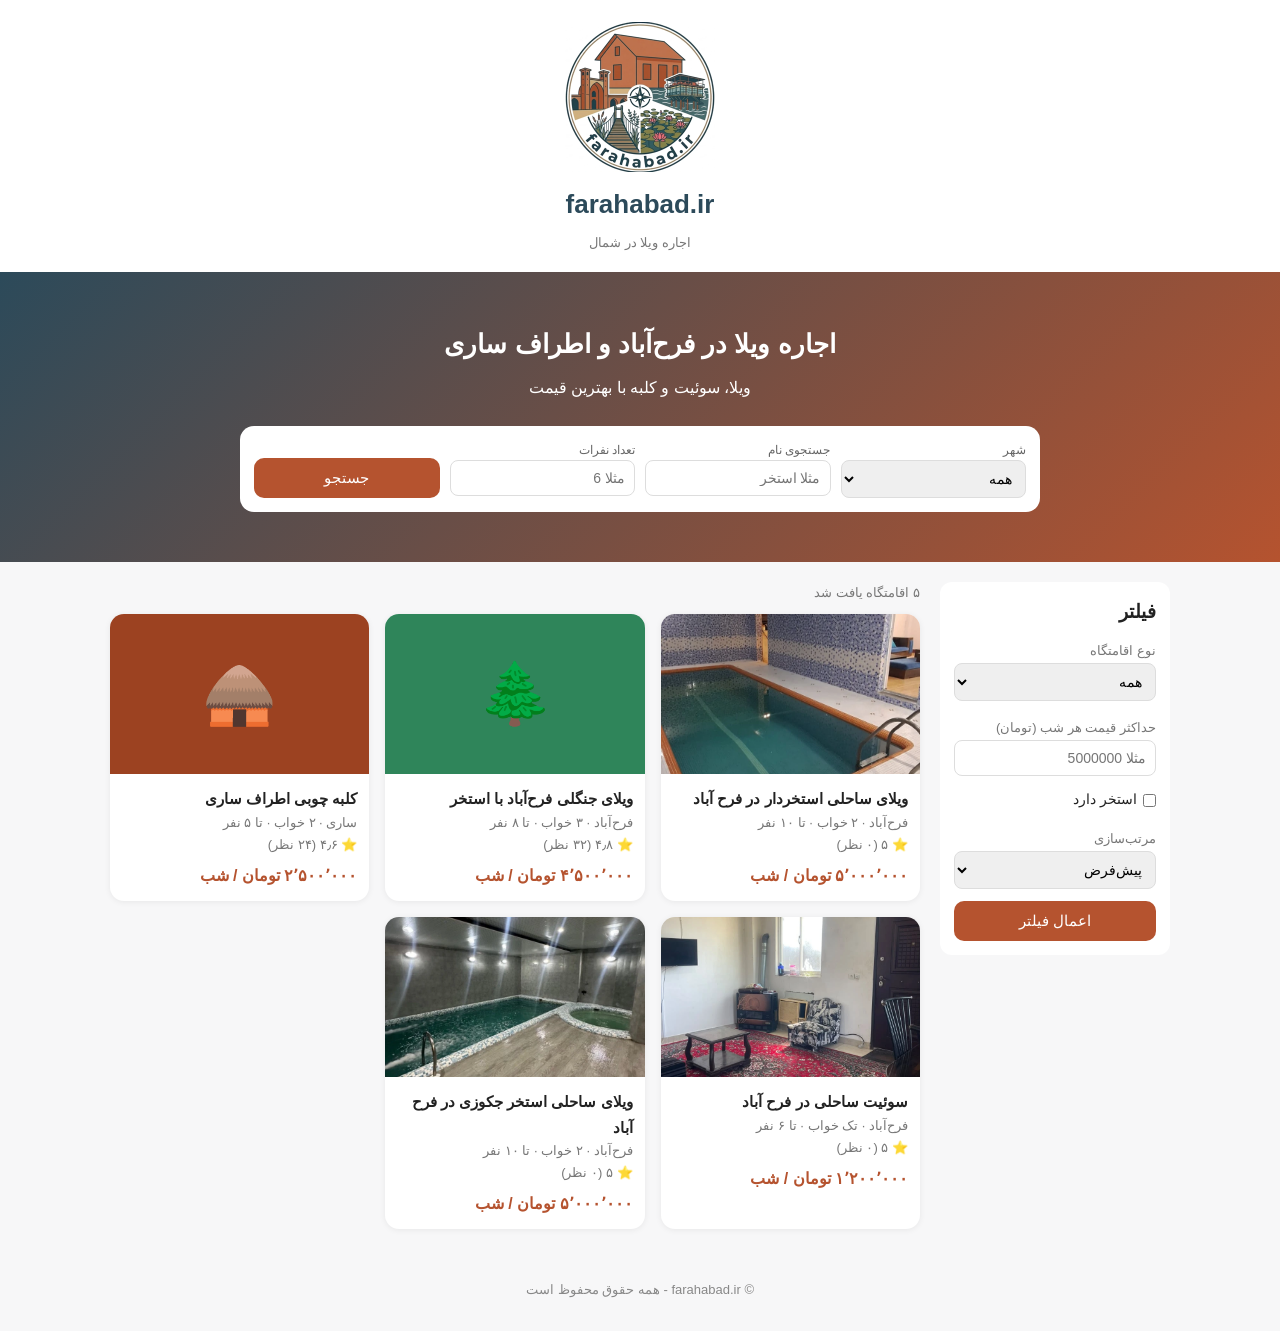
==== commit 753b21c6: "Add files via upload" ====
--- a/index.html
+++ b/index.html
@@ -7,15 +7,16 @@
 <link rel="stylesheet" href="style.css">
 </head>
 <body>
-<header><a href="index.html" class="logo"><img src="logo.png" alt="farahabad.ir">farahabad.ir</a><span class="muted">اجاره ویلا در شمال</span></header>
+<header class="top"><a href="index.html" class="logo"><img src="logo.png" alt="farahabad.ir">farahabad.ir</a><span class="muted">اجاره ویلا در شمال</span></header>
 
 <section class="hero">
   <h1>اجاره ویلا در فرح‌آباد و اطراف ساری</h1>
   <p>ویلا، سوئیت و کلبه با بهترین قیمت</p>
   <div class="search">
     <div><label>شهر</label>
-      <select id="city"><option value="">همه</option><option>فرح‌آباد</option><option>ساری</option></select></div>
-    <div><label>تعداد نفرات</label><input type="number" id="guests" min="1" placeholder="مثلا 6"></div>
+      <select id="city"><option value="">همه</option><option value="فرح‌آباد">فرح‌آباد</option><option>ساری</option></select></div>
+    <div><label>جستجوی نام</label><input id="q" placeholder="مثلا استخر"></div>
+    <div><label>تعداد نفرات</label><input type="text" inputmode="numeric" id="guests" placeholder="مثلا 6"></div>
     <div style="align-self:end"><button onclick="render()" style="width:100%">جستجو</button></div>
   </div>
 </section>
@@ -26,7 +27,7 @@
     <div class="row"><label class="muted">نوع اقامتگاه</label>
       <select id="type"><option value="">همه</option><option>ویلا</option><option>سوئیت</option><option>کلبه</option></select></div>
     <div class="row"><label class="muted">حداکثر قیمت هر شب (تومان)</label>
-      <input type="number" id="maxPrice" placeholder="مثلا 5000000"></div>
+      <input type="text" inputmode="numeric" id="maxPrice" placeholder="مثلا 5000000"></div>
     <div class="row"><label class="chk"><input type="checkbox" id="pool"> استخر دارد</label></div>
     <div class="row"><label class="muted">مرتب‌سازی</label>
       <select id="sort"><option value="">پیش‌فرض</option><option value="cheap">ارزان‌ترین</option><option value="exp">گران‌ترین</option><option value="rate">بیشترین امتیاز</option></select></div>
@@ -43,24 +44,27 @@
 <script src="villas-data.js"></script>
 <script>
 const fmt = n => n.toLocaleString("fa-IR");
+const nd = s => String(s).replace(/[۰-۹]/g,c=>c.charCodeAt(0)-1776).replace(/[٠-٩]/g,c=>c.charCodeAt(0)-1632);
+const norm = s => String(s).replace(/\u064A/g,"ی").replace(/\u0643/g,"ک").replace(/[\u200c\s]/g,"");
 function render(){
   const city=document.getElementById("city").value, type=document.getElementById("type").value;
-  const guests=+document.getElementById("guests").value||0, max=+document.getElementById("maxPrice").value||0;
+  const guests=+nd(document.getElementById("guests").value)||0, max=+nd(document.getElementById("maxPrice").value)||0, q=norm(document.getElementById("q").value);
   const pool=document.getElementById("pool").checked, sort=document.getElementById("sort").value;
-  let r=VILLAS.filter(v=>(!city||v.city===city)&&(!type||v.type===type)&&v.capacity>=guests&&(!max||v.price<=max)&&(!pool||v.amenities.includes("استخر")));
+  let r=VILLAS.filter(v=>(!city||norm(v.city)===norm(city))&&(!type||v.type===type)&&(!q||norm(v.title+v.city+v.type+v.desc+v.amenities.join("")).includes(q))&&v.capacity>=guests&&(!max||v.price<=max)&&(!pool||v.amenities.includes("استخر")));
   if(sort==="cheap")r.sort((a,b)=>a.price-b.price);
   if(sort==="exp")r.sort((a,b)=>b.price-a.price);
   if(sort==="rate")r.sort((a,b)=>b.rating-a.rating);
   document.getElementById("count").textContent=fmt(r.length)+" اقامتگاه یافت شد";
   document.getElementById("list").innerHTML=r.map(v=>`
     <a class="card" href="villa.html?id=${v.id}">
-      <div class="thumb" style="background:${v.color}">${v.emoji}</div>
+      <div class="thumb" style="background:${v.color}">${v.img?`<img src="${v.img}" alt="${v.title}">`:v.emoji}</div>
       <div class="info"><h3>${v.title}</h3>
-        <div class="muted">${v.city} · ${fmt(v.rooms)} خواب · تا ${fmt(v.capacity)} نفر</div>
+        <div class="muted">${v.city} · ${v.rooms===1?"تک":fmt(v.rooms)} خواب · تا ${fmt(v.capacity)} نفر</div>
         <div class="muted">⭐ ${fmt(v.rating)} (${fmt(v.reviews)} نظر)</div>
         <div class="price">${fmt(v.price)} تومان / شب</div></div>
     </a>`).join("")||"<p>موردی یافت نشد.</p>";
 }
+document.querySelectorAll("select,input").forEach(e=>e.addEventListener(e.tagName==="SELECT"||e.type==="checkbox"?"change":"input",render));
 render();
 </script>
 </body>
--- a/style.css
+++ b/style.css
@@ -6,12 +6,12 @@
 header.top .logo{flex-direction:column;font-size:26px;gap:10px}
 header.top .logo img{height:150px;width:150px}
 .logo{font-weight:bold;font-size:20px;color:#2c4a5a;display:flex;align-items:center;gap:8px}.logo img{height:44px;width:44px}
-.hero{background:linear-gradient(135deg,#2b6cb0,#319795);color:#fff;padding:50px 20px;text-align:center}
+.hero{background:linear-gradient(135deg,#2c4a5a,#b5532f);color:#fff;padding:50px 20px;text-align:center}
 .hero h1{font-size:26px;margin-bottom:8px}
 .search{background:#fff;color:#222;max-width:800px;margin:24px auto 0;padding:14px;border-radius:14px;display:grid;grid-template-columns:repeat(auto-fit,minmax(150px,1fr));gap:10px}
 .search label{font-size:12px;color:#666;display:block;text-align:right}
 input,select,textarea{width:100%;padding:9px;border:1px solid #ddd;border-radius:8px;font-family:inherit;font-size:14px}
-button,.btn{background:#e53e3e;color:#fff;border:0;padding:11px 18px;border-radius:10px;font-family:inherit;font-size:15px;cursor:pointer;display:inline-block;text-align:center}
+button,.btn{background:#b5532f;color:#fff;border:0;padding:11px 18px;border-radius:10px;font-family:inherit;font-size:15px;cursor:pointer;display:inline-block;text-align:center}
 .container{max-width:1100px;margin:0 auto;padding:20px}
 .layout{display:grid;grid-template-columns:230px 1fr;gap:20px}
 .filters{background:#fff;padding:14px;border-radius:12px;height:fit-content}
@@ -26,7 +26,7 @@
 .card .info{padding:12px}
 .card h3{font-size:15px}
 .muted{color:#777;font-size:13px}
-.price{color:#e53e3e;font-weight:bold;margin-top:6px}
+.price{color:#b5532f;font-weight:bold;margin-top:6px}
 .tag{display:inline-block;background:#edf2f7;border-radius:20px;padding:2px 10px;font-size:12px;margin:2px}
 .detail{display:grid;grid-template-columns:1fr 320px;gap:20px}
 .detail .thumb{height:300px;border-radius:14px;font-size:100px}
@@ -36,3 +36,40 @@
 .total{font-weight:bold;margin:10px 0}
 footer{text-align:center;color:#888;padding:30px;font-size:13px}
 @media(max-width:760px){.layout,.detail{grid-template-columns:1fr}.booking{position:static}}
+.row{position:relative}
+.jcal{--c:#66bb6a;position:absolute;top:100%;right:0;z-index:20;background:#f4f4f4;color:#222;border:1px solid #ddd;border-radius:16px;box-shadow:0 8px 24px #0003;padding:12px;margin-top:4px;width:320px;max-width:92vw}
+.jcal[data-season=spring]{--c:#66bb6a}
+.jcal[data-season=summer]{--c:#1b6b35}
+.jcal[data-season=autumn]{--c:#8e1b3a}
+.jcal[data-season=winter]{--c:#2b6cb0}
+.jtop{display:flex;justify-content:space-between}
+.jtop button{background:none;color:var(--c);padding:4px 6px;font-size:14px;font-weight:bold}
+.jsel{display:flex;gap:8px;justify-content:center;margin:6px 0}
+.jsel select{width:auto;border:2px solid var(--c);color:var(--c);font-weight:bold;border-radius:20px;padding:4px 10px}
+.jg{text-align:center;font-size:13px;color:#555;margin-bottom:8px}
+.jgrid{display:grid;grid-template-columns:repeat(7,1fr);gap:4px;text-align:center;background:#fff;border-radius:12px;padding:8px}
+.wdbar{grid-column:1/-1;display:grid;grid-template-columns:repeat(7,1fr);background:var(--c);color:#fff;border-radius:10px;padding:6px 0;font-weight:bold;margin-bottom:4px}
+.jgrid .day{background:none;color:#222;padding:3px 0;border-radius:8px;display:flex;flex-direction:column;line-height:1.2}
+.jgrid .day b{font-size:16px}
+.jgrid .day small{font-size:10px;color:#999}
+.jgrid .day.fri{background:#fdeeee;color:#d32f2f}
+.jgrid .day.today{outline:2px solid var(--c)}
+.jgrid .day:disabled{opacity:.35;cursor:not-allowed}
+.jgrid .day.sel{background:var(--c);color:#fff}
+.jgrid .day.sel small{color:#fff}
+.jtoday{width:100%;margin-top:10px;background:var(--c)}
+.contact{display:grid;gap:8px;margin-top:10px}
+.contact a{display:block;color:#fff;padding:10px;border-radius:10px;text-align:center}
+.contact .wa{background:#25a244}.contact .tg{background:#2b8fd6}.contact .sm{background:#555}
+.note{font-size:12px;color:#777;margin-top:8px}
+
+.thumb{overflow:hidden}.thumb img{width:100%;height:100%;object-fit:cover;display:block}
+
+/* گالری تصاویر */
+.gal{display:grid;grid-template-columns:repeat(auto-fill,minmax(90px,1fr));gap:8px}
+.gal img{width:100%;height:80px;object-fit:cover;border-radius:6px;cursor:zoom-in;border:1px solid #ddd}
+.lb{position:fixed;inset:0;background:rgba(0,0,0,.9);overflow:auto;z-index:99;display:flex;align-items:flex-start;justify-content:center}
+.lb[hidden]{display:none}
+.lb img#lbImg{max-width:none;width:auto;height:auto;margin:40px 0;cursor:zoom-out}
+.lb-x{position:fixed;top:10px;left:10px;background:#fff;border:0;border-radius:50%;width:36px;height:36px;font-size:18px;cursor:pointer;z-index:100}
+
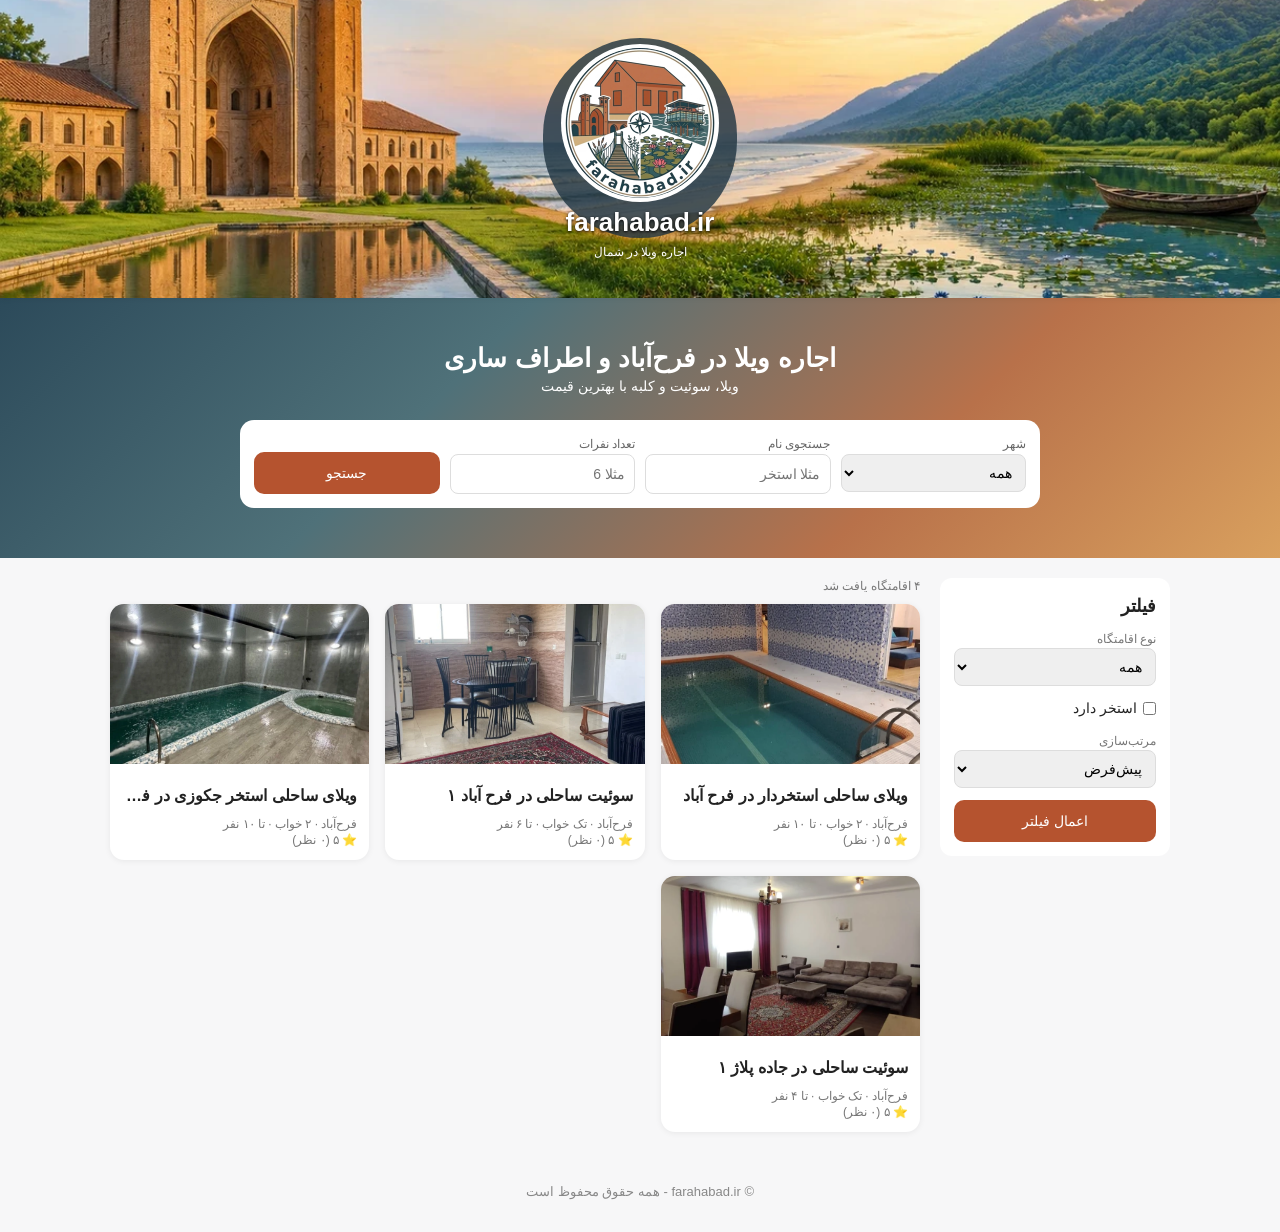
==== commit 51603953: "Add files via upload" ====
--- a/index.html
+++ b/index.html
@@ -26,11 +26,9 @@
     <h3>فیلتر</h3>
     <div class="row"><label class="muted">نوع اقامتگاه</label>
       <select id="type"><option value="">همه</option><option>ویلا</option><option>سوئیت</option><option>کلبه</option></select></div>
-    <div class="row"><label class="muted">حداکثر قیمت هر شب (تومان)</label>
-      <input type="text" inputmode="numeric" id="maxPrice" placeholder="مثلا 5000000"></div>
     <div class="row"><label class="chk"><input type="checkbox" id="pool"> استخر دارد</label></div>
     <div class="row"><label class="muted">مرتب‌سازی</label>
-      <select id="sort"><option value="">پیش‌فرض</option><option value="cheap">ارزان‌ترین</option><option value="exp">گران‌ترین</option><option value="rate">بیشترین امتیاز</option></select></div>
+      <select id="sort"><option value="">پیش‌فرض</option><option value="rate">بیشترین امتیاز</option></select></div>
     <button onclick="render()" style="width:100%">اعمال فیلتر</button>
   </aside>
   <main>
@@ -48,11 +46,9 @@
 const norm = s => String(s).replace(/\u064A/g,"ی").replace(/\u0643/g,"ک").replace(/[\u200c\s]/g,"");
 function render(){
   const city=document.getElementById("city").value, type=document.getElementById("type").value;
-  const guests=+nd(document.getElementById("guests").value)||0, max=+nd(document.getElementById("maxPrice").value)||0, q=norm(document.getElementById("q").value);
+  const guests=+nd(document.getElementById("guests").value)||0, q=norm(document.getElementById("q").value);
   const pool=document.getElementById("pool").checked, sort=document.getElementById("sort").value;
-  let r=VILLAS.filter(v=>(!city||norm(v.city)===norm(city))&&(!type||v.type===type)&&(!q||norm(v.title+v.city+v.type+v.desc+v.amenities.join("")).includes(q))&&v.capacity>=guests&&(!max||v.price<=max)&&(!pool||v.amenities.includes("استخر")));
-  if(sort==="cheap")r.sort((a,b)=>a.price-b.price);
-  if(sort==="exp")r.sort((a,b)=>b.price-a.price);
+  let r=VILLAS.filter(v=>(!city||norm(v.city)===norm(city))&&(!type||v.type===type)&&(!q||norm(v.title+v.city+v.type+v.desc+v.amenities.join("")).includes(q))&&v.capacity>=guests&&(!pool||v.amenities.includes("استخر")));
   if(sort==="rate")r.sort((a,b)=>b.rating-a.rating);
   document.getElementById("count").textContent=fmt(r.length)+" اقامتگاه یافت شد";
   document.getElementById("list").innerHTML=r.map(v=>`
@@ -61,7 +57,7 @@
       <div class="info"><h3>${v.title}</h3>
         <div class="muted">${v.city} · ${v.rooms===1?"تک":fmt(v.rooms)} خواب · تا ${fmt(v.capacity)} نفر</div>
         <div class="muted">⭐ ${fmt(v.rating)} (${fmt(v.reviews)} نظر)</div>
-        <div class="price">${fmt(v.price)} تومان / شب</div></div>
+</div>
     </a>`).join("")||"<p>موردی یافت نشد.</p>";
 }
 document.querySelectorAll("select,input").forEach(e=>e.addEventListener(e.tagName==="SELECT"||e.type==="checkbox"?"change":"input",render));
--- a/style.css
+++ b/style.css
@@ -6,7 +6,7 @@
 header.top .logo{flex-direction:column;font-size:26px;gap:10px}
 header.top .logo img{height:150px;width:150px}
 .logo{font-weight:bold;font-size:20px;color:#2c4a5a;display:flex;align-items:center;gap:8px}.logo img{height:44px;width:44px}
-.hero{background:linear-gradient(135deg,#2c4a5a,#b5532f);color:#fff;padding:50px 20px;text-align:center}
+.hero{background:linear-gradient(135deg,#2c4a5a 0%,#4f7179 35%,#b8714a 70%,#d9a05e 100%);color:#fff;padding:50px 20px;text-align:center}
 .hero h1{font-size:26px;margin-bottom:8px}
 .search{background:#fff;color:#222;max-width:800px;margin:24px auto 0;padding:14px;border-radius:14px;display:grid;grid-template-columns:repeat(auto-fit,minmax(150px,1fr));gap:10px}
 .search label{font-size:12px;color:#666;display:block;text-align:right}
@@ -73,3 +73,21 @@
 .lb img#lbImg{max-width:none;width:auto;height:auto;margin:40px 0;cursor:zoom-out}
 .lb-x{position:fixed;top:10px;left:10px;background:#fff;border:0;border-radius:50%;width:36px;height:36px;font-size:18px;cursor:pointer;z-index:100}
 
+
+/* ---- Jabama-style typography (sizes/weights/line-heights from jabama.com) ---- */
+@font-face{font-family:"IRANYekanX";src:url("fonts/IRANYekanXVF-s.woff2") format("woff2");font-weight:100 900;font-display:swap}
+body{font-family:"IRANYekanX",Vazirmatn,Tahoma,sans-serif;font-size:14px;line-height:20px}
+.card h3{font-size:16px;font-weight:600;line-height:24px;margin:8px 0;overflow:hidden;white-space:nowrap;text-overflow:ellipsis}
+.box h3,.filters h3,.booking h3{font-size:18px;font-weight:700;line-height:28px}
+.detail h1,h1.vtitle{font-size:18px;font-weight:700;line-height:28px}
+.muted,.card .muted{font-size:12px;line-height:16px}
+.spec{font-size:12px;line-height:16px;color:#777;margin:0}
+.price{font-size:16px;font-weight:700;line-height:24px}
+.tag{font-size:12px;line-height:16px}
+.chk,input,select,textarea,button,.btn{font-size:14px;line-height:20px}
+
+/* header banner: image sized to the white header area (1220×298) */
+header.top{width:100%;height:298px;min-height:0;padding:0;justify-content:center;background:url(header.webp) center/cover no-repeat;position:relative}
+header.top .logo{position:relative;z-index:1;color:#fff;background:#1e3440cc;padding:6px 18px;border-radius:999px;text-shadow:0 1px 3px #000}
+header.top .logo img{background:#fff;border-radius:50%;padding:4px;box-sizing:content-box}
+header.top .muted{position:relative;z-index:1;color:#fff;text-shadow:0 1px 4px #000a}
